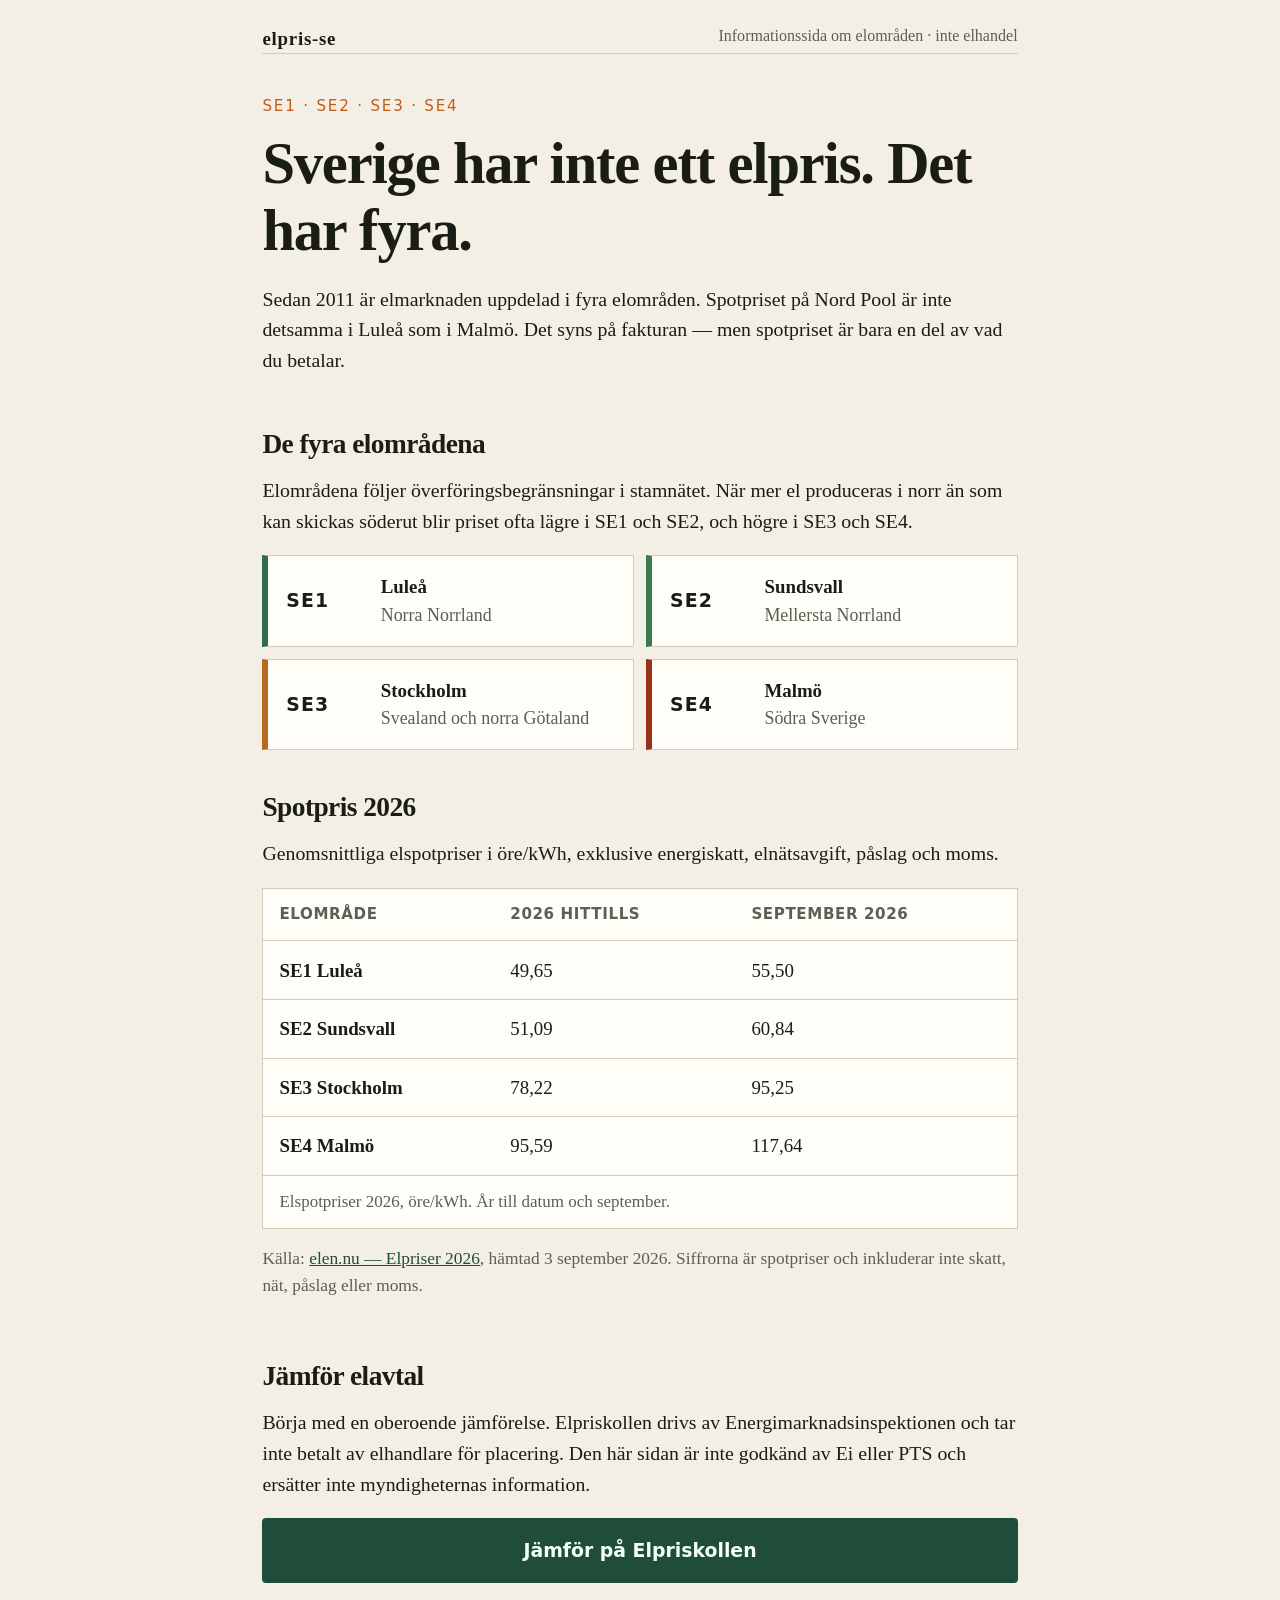
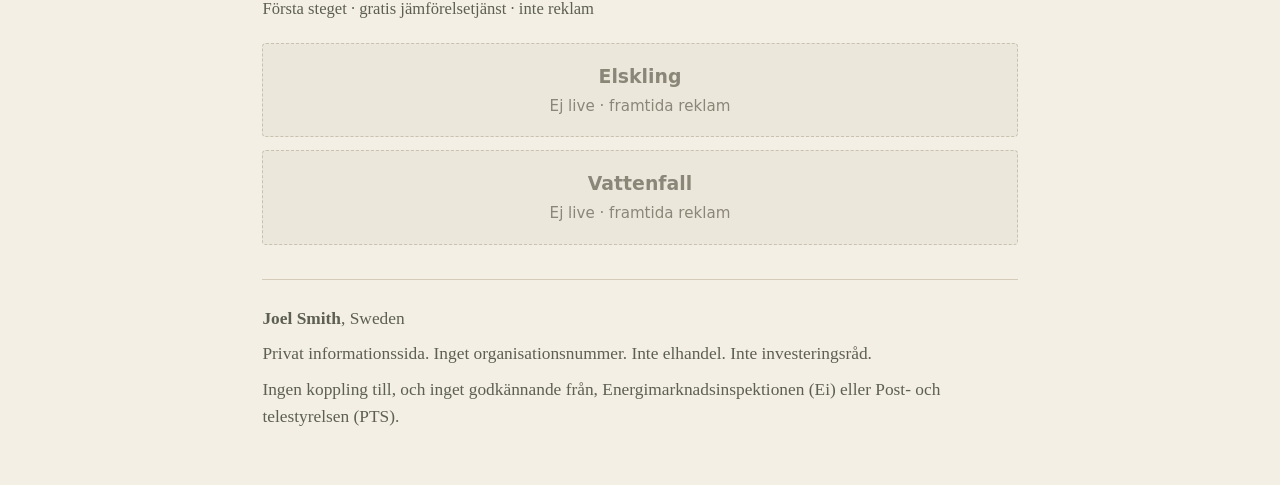
==== index.html @ 57ea5ba1 "Publish Swedish SE1–SE4 electricity info site Static one-pager with Elpriskollen as the first live C" ====
<!DOCTYPE html>
<html lang="sv">
<head>
  <meta charset="utf-8">
  <meta name="viewport" content="width=device-width, initial-scale=1">
  <title>Sverige har inte ett elpris. Det har fyra. — elpris-se</title>
  <meta name="description" content="Sverige är indelat i fyra elområden, SE1–SE4. Spotpriset skiljer sig mellan norr och syd. Jämför avtal via Elpriskollen.">
  <link rel="stylesheet" href="styles.css">
</head>
<body>
  <a class="skip" href="#innehall">Hoppa till innehåll</a>

  <header class="top">
    <p class="brand">elpris-se</p>
    <p class="brand-note">Informationssida om elområden · inte elhandel</p>
  </header>

  <main id="innehall">
    <section class="hero">
      <p class="kicker">SE1 · SE2 · SE3 · SE4</p>
      <h1>Sverige har inte ett elpris. Det har fyra.</h1>
      <p class="lede">
        Sedan 2011 är elmarknaden uppdelad i fyra elområden.
        Spotpriset på Nord Pool är inte detsamma i Luleå som i Malmö.
        Det syns på fakturan — men spotpriset är bara en del av vad du betalar.
      </p>
    </section>

    <section class="zones" aria-labelledby="zoner-rubrik">
      <h2 id="zoner-rubrik">De fyra elområdena</h2>
      <p>
        Elområdena följer överföringsbegränsningar i stamnätet.
        När mer el produceras i norr än som kan skickas söderut blir priset
        ofta lägre i SE1 och SE2, och högre i SE3 och SE4.
      </p>
      <ol class="zone-list">
        <li>
          <span class="zone-code">SE1</span>
          <span class="zone-name">Luleå</span>
          <span class="zone-desc">Norra Norrland</span>
        </li>
        <li>
          <span class="zone-code">SE2</span>
          <span class="zone-name">Sundsvall</span>
          <span class="zone-desc">Mellersta Norrland</span>
        </li>
        <li>
          <span class="zone-code">SE3</span>
          <span class="zone-name">Stockholm</span>
          <span class="zone-desc">Svealand och norra Götaland</span>
        </li>
        <li>
          <span class="zone-code">SE4</span>
          <span class="zone-name">Malmö</span>
          <span class="zone-desc">Södra Sverige</span>
        </li>
      </ol>
    </section>

    <section class="prices" aria-labelledby="priser-rubrik">
      <h2 id="priser-rubrik">Spotpris 2026</h2>
      <p>
        Genomsnittliga elspotpriser i öre/kWh, exklusive energiskatt,
        elnätsavgift, påslag och moms.
      </p>

      <div class="table-wrap" role="region" aria-label="Spotpriser per elområde" tabindex="0">
        <table>
          <caption>
            Elspotpriser 2026, öre/kWh. År till datum och september.
          </caption>
          <thead>
            <tr>
              <th scope="col">Elområde</th>
              <th scope="col">2026 hittills</th>
              <th scope="col">September 2026</th>
            </tr>
          </thead>
          <tbody>
            <tr>
              <th scope="row">SE1 Luleå</th>
              <td>49,65</td>
              <td>55,50</td>
            </tr>
            <tr>
              <th scope="row">SE2 Sundsvall</th>
              <td>51,09</td>
              <td>60,84</td>
            </tr>
            <tr>
              <th scope="row">SE3 Stockholm</th>
              <td>78,22</td>
              <td>95,25</td>
            </tr>
            <tr>
              <th scope="row">SE4 Malmö</th>
              <td>95,59</td>
              <td>117,64</td>
            </tr>
          </tbody>
        </table>
      </div>

      <p class="source">
        Källa:
        <a href="https://elen.nu/elprishistorik/elpriser-2026/">elen.nu — Elpriser 2026</a>,
        hämtad 3 september 2026.
        Siffrorna är spotpriser och inkluderar inte skatt, nät, påslag eller moms.
      </p>
    </section>

    <section class="cta" aria-labelledby="jamfor-rubrik">
      <h2 id="jamfor-rubrik">Jämför elavtal</h2>
      <p>
        Börja med en oberoende jämförelse. Elpriskollen drivs av
        Energimarknadsinspektionen och tar inte betalt av elhandlare
        för placering. Den här sidan är inte godkänd av Ei eller PTS
        och ersätter inte myndigheternas information.
      </p>

      <div class="cta-stack">
        <a class="btn btn-live" href="https://elpriskollen.se/">
          Jämför på Elpriskollen
        </a>
        <p class="btn-note">Första steget · gratis jämförelsetjänst · inte reklam</p>

        <!-- AFFILIATE_ELSKLING -->
        <a class="btn btn-off" href="#" disabled aria-disabled="true" tabindex="-1">
          Elskling
          <span>Ej live · framtida reklam</span>
        </a>

        <!-- AFFILIATE_VATTENFALL -->
        <a class="btn btn-off" href="#" disabled aria-disabled="true" tabindex="-1">
          Vattenfall
          <span>Ej live · framtida reklam</span>
        </a>
      </div>
    </section>
  </main>

  <footer>
    <p><strong>Joel Smith</strong>, Sweden</p>
    <p>Privat informationssida. Inget organisationsnummer. Inte elhandel. Inte investeringsråd.</p>
    <p>Ingen koppling till, och inget godkännande från, Energimarknadsinspektionen (Ei) eller Post- och telestyrelsen (PTS).</p>
  </footer>
</body>
</html>
---- styles.css ----
:root {
  --ink: #1a1c16;
  --muted: #5c5f52;
  --paper: #f4efe4;
  --card: #fffdf8;
  --line: #d4cbb8;
  --accent: #c45c14;
  --accent-ink: #fff8ef;
  --live: #1f4d3a;
  --live-ink: #f3fff8;
  --off: #8a8678;
  --se1: #2f6b4f;
  --se2: #3d7a4a;
  --se3: #b86a1a;
  --se4: #9a2f1a;
  --max: 40rem;
}

* {
  box-sizing: border-box;
}

html {
  font-size: 112.5%;
}

body {
  margin: 0;
  background: var(--paper);
  color: var(--ink);
  font-family: "Iowan Old Style", "Palatino Linotype", Palatino, "Times New Roman", serif;
  line-height: 1.55;
}

.skip {
  position: absolute;
  left: 0.75rem;
  top: -3rem;
  background: var(--ink);
  color: var(--paper);
  padding: 0.4rem 0.7rem;
}

.skip:focus {
  top: 0.75rem;
}

.top,
main,
footer {
  width: min(var(--max), calc(100% - 2rem));
  margin-inline: auto;
}

.top {
  padding: 1.25rem 0 0;
  display: flex;
  justify-content: space-between;
  gap: 1rem;
  flex-wrap: wrap;
  border-bottom: 1px solid var(--line);
}

.brand {
  margin: 0;
  font-weight: 700;
  letter-spacing: 0.04em;
}

.brand-note {
  margin: 0;
  color: var(--muted);
  font-size: 0.85rem;
}

.hero {
  padding: 2.2rem 0 1.4rem;
}

.kicker {
  margin: 0 0 0.6rem;
  color: var(--accent);
  font-size: 0.8rem;
  letter-spacing: 0.12em;
  text-transform: uppercase;
  font-family: ui-sans-serif, system-ui, sans-serif;
}

h1,
h2 {
  line-height: 1.15;
  letter-spacing: -0.02em;
}

h1 {
  margin: 0 0 1rem;
  font-size: clamp(2rem, 8vw, 3.1rem);
}

h2 {
  margin: 0 0 0.8rem;
  font-size: 1.45rem;
}

.lede,
section p {
  margin: 0 0 1rem;
  font-size: 1.05rem;
}

.zones,
.prices,
.cta {
  padding: 0.4rem 0 1.8rem;
}

.zone-list {
  list-style: none;
  margin: 1rem 0 0;
  padding: 0;
  display: grid;
  gap: 0.65rem;
}

.zone-list li {
  display: grid;
  grid-template-columns: 4.2rem 1fr;
  grid-template-rows: auto auto;
  column-gap: 0.8rem;
  padding: 0.85rem 0.95rem;
  background: var(--card);
  border: 1px solid var(--line);
  border-left-width: 6px;
}

.zone-list li:nth-child(1) { border-left-color: var(--se1); }
.zone-list li:nth-child(2) { border-left-color: var(--se2); }
.zone-list li:nth-child(3) { border-left-color: var(--se3); }
.zone-list li:nth-child(4) { border-left-color: var(--se4); }

.zone-code {
  grid-row: 1 / span 2;
  align-self: center;
  font-family: ui-sans-serif, system-ui, sans-serif;
  font-weight: 700;
  letter-spacing: 0.06em;
}

.zone-name {
  font-weight: 700;
}

.zone-desc {
  color: var(--muted);
  font-size: 0.95rem;
}

.table-wrap {
  overflow-x: auto;
  background: var(--card);
  border: 1px solid var(--line);
}

table {
  width: 100%;
  border-collapse: collapse;
  min-width: 18rem;
}

caption {
  caption-side: bottom;
  padding: 0.7rem 0.85rem;
  color: var(--muted);
  text-align: left;
  font-size: 0.9rem;
}

th,
td {
  padding: 0.75rem 0.85rem;
  text-align: left;
  border-bottom: 1px solid var(--line);
  font-variant-numeric: tabular-nums;
}

thead th {
  font-family: ui-sans-serif, system-ui, sans-serif;
  font-size: 0.8rem;
  letter-spacing: 0.04em;
  text-transform: uppercase;
  color: var(--muted);
}

.source {
  margin-top: 0.9rem;
  color: var(--muted);
  font-size: 0.92rem;
}

a {
  color: var(--live);
}

.cta-stack {
  display: grid;
  gap: 0.7rem;
  margin-top: 1rem;
}

.btn {
  display: block;
  text-align: center;
  text-decoration: none;
  padding: 0.95rem 1rem;
  border-radius: 4px;
  font-family: ui-sans-serif, system-ui, sans-serif;
  font-weight: 700;
  min-height: 3rem;
}

.btn span {
  display: block;
  font-weight: 500;
  font-size: 0.8rem;
  margin-top: 0.2rem;
}

.btn-live {
  background: var(--live);
  color: var(--live-ink);
}

.btn-live:hover,
.btn-live:focus-visible {
  filter: brightness(1.08);
}

.btn-off {
  background: #ece7db;
  color: var(--off);
  pointer-events: none;
  cursor: not-allowed;
  border: 1px dashed #c8c1b0;
}

.btn-note {
  margin: 0 0 0.4rem;
  color: var(--muted);
  font-size: 0.88rem;
}

footer {
  padding: 1.4rem 0 2.4rem;
  border-top: 1px solid var(--line);
  color: var(--muted);
  font-size: 0.92rem;
}

footer p {
  margin: 0 0 0.45rem;
}

@media (min-width: 720px) {
  html {
    font-size: 118%;
  }

  .zone-list {
    grid-template-columns: 1fr 1fr;
  }
}
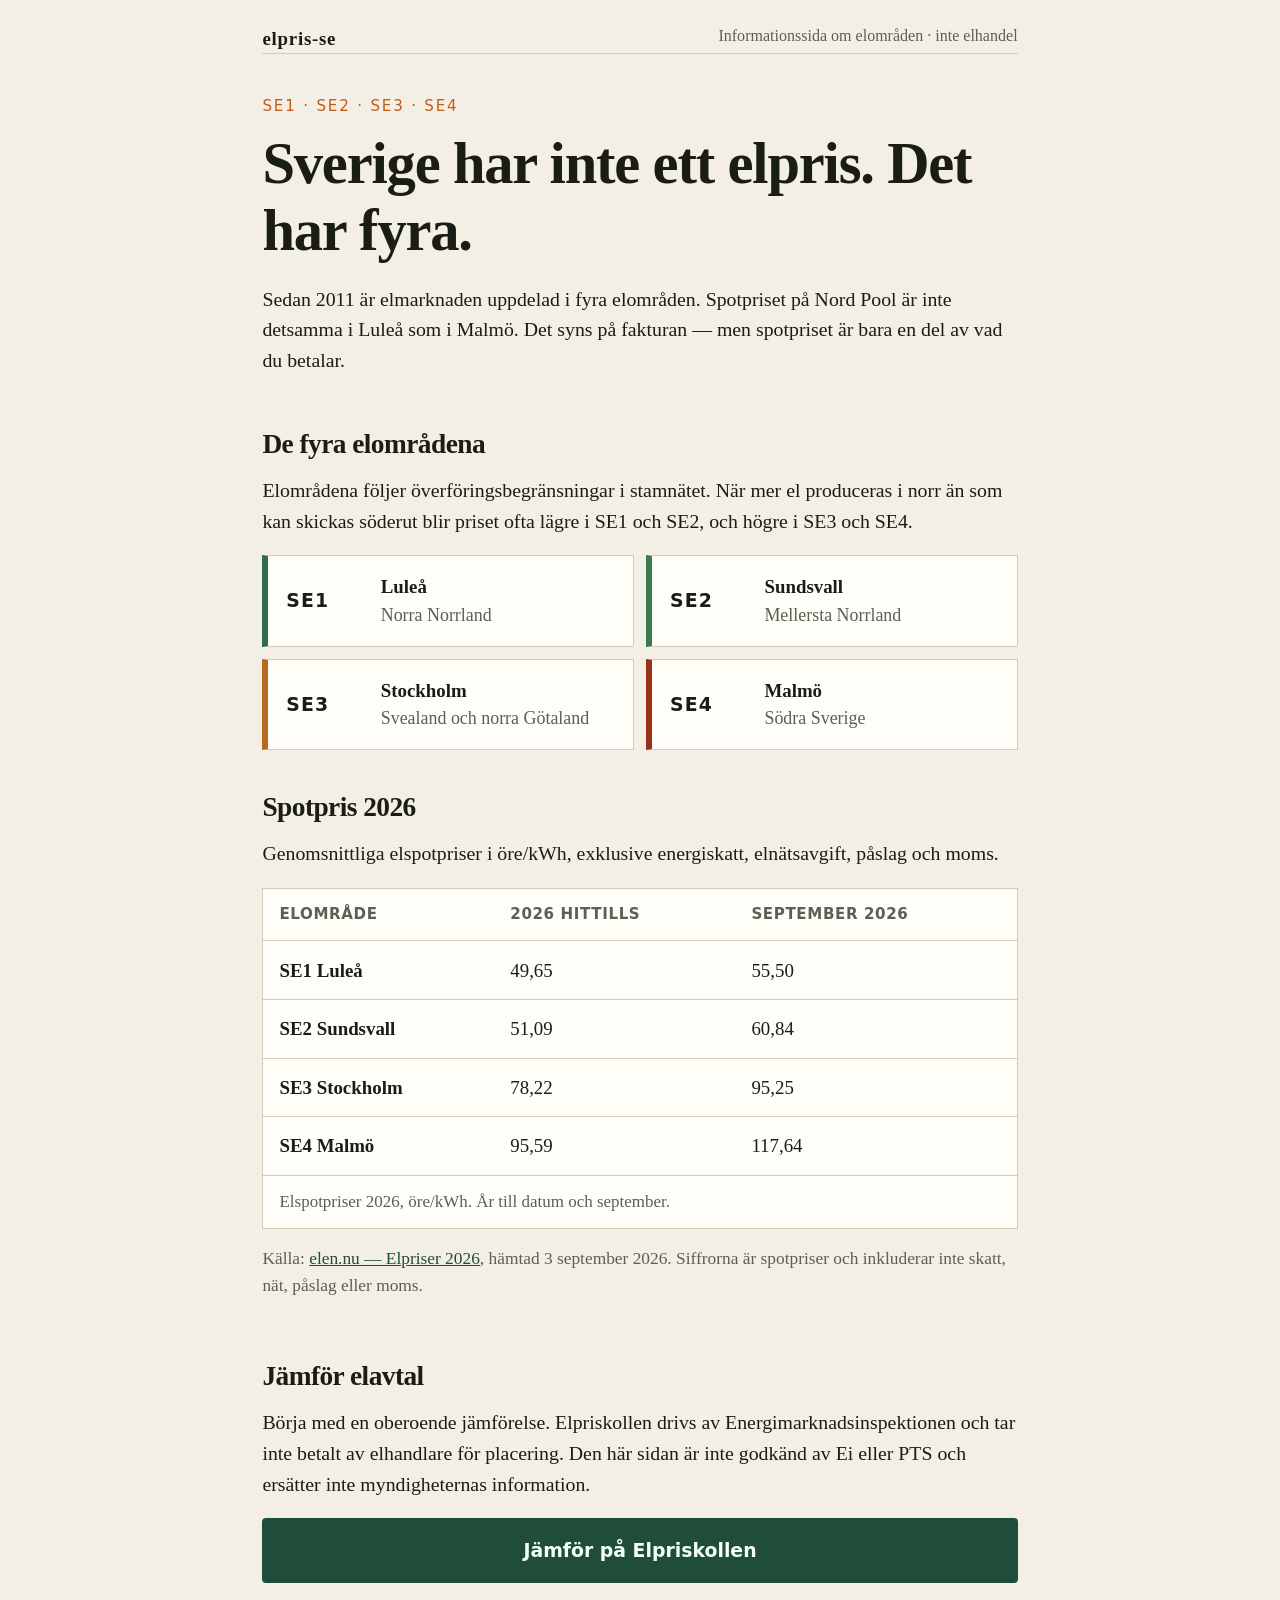
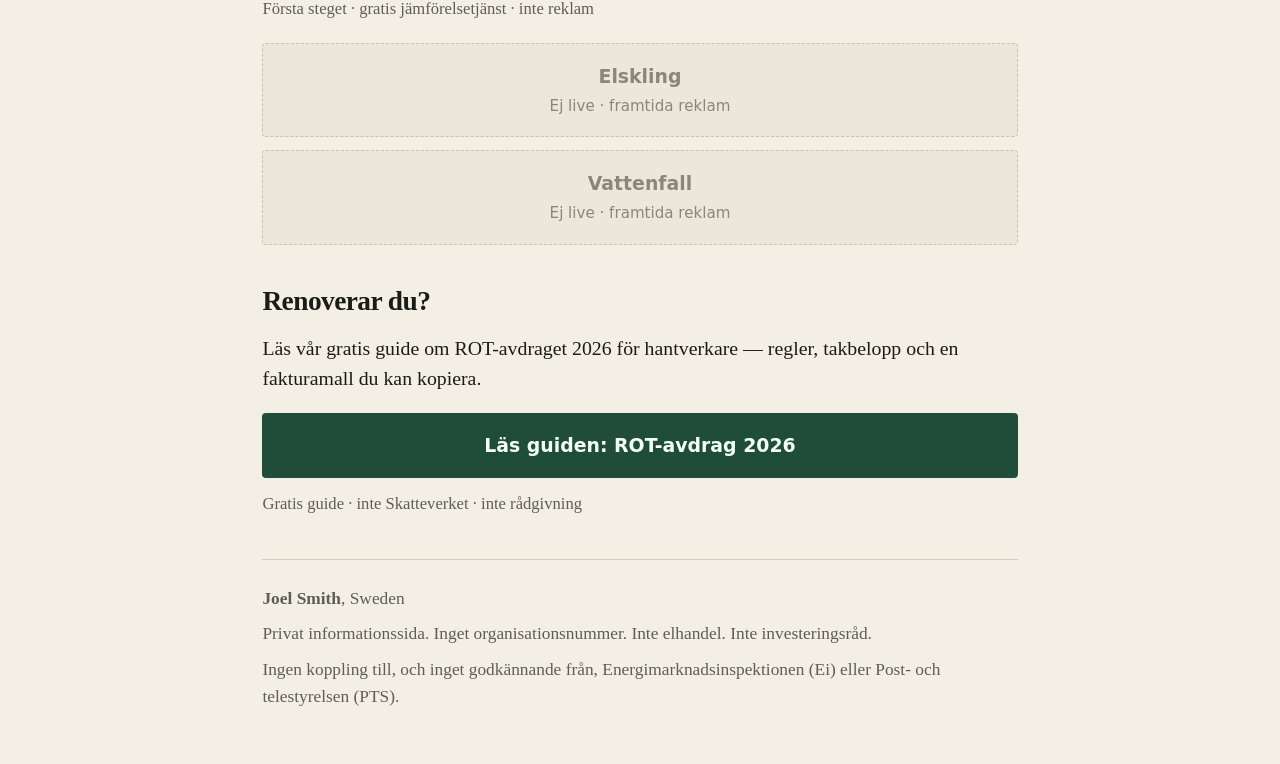
==== commit 1b8f2e1c: "Add free ROT-avdrag 2026 guide, link from home page, add sitemap.xml and update robots.txt" ====
--- a/index.html
+++ b/index.html
@@ -137,6 +137,20 @@
         </a>
       </div>
     </section>
+
+    <section class="cta" aria-labelledby="rot-rubrik">
+      <h2 id="rot-rubrik">Renoverar du?</h2>
+      <p>
+        Läs vår gratis guide om ROT-avdraget 2026 för hantverkare — regler, takbelopp
+        och en fakturamall du kan kopiera.
+      </p>
+      <div class="cta-stack">
+        <a class="btn btn-live" href="rot-avdrag-2026/">
+          Läs guiden: ROT-avdrag 2026
+        </a>
+        <p class="btn-note">Gratis guide · inte Skatteverket · inte rådgivning</p>
+      </div>
+    </section>
   </main>
 
   <footer>
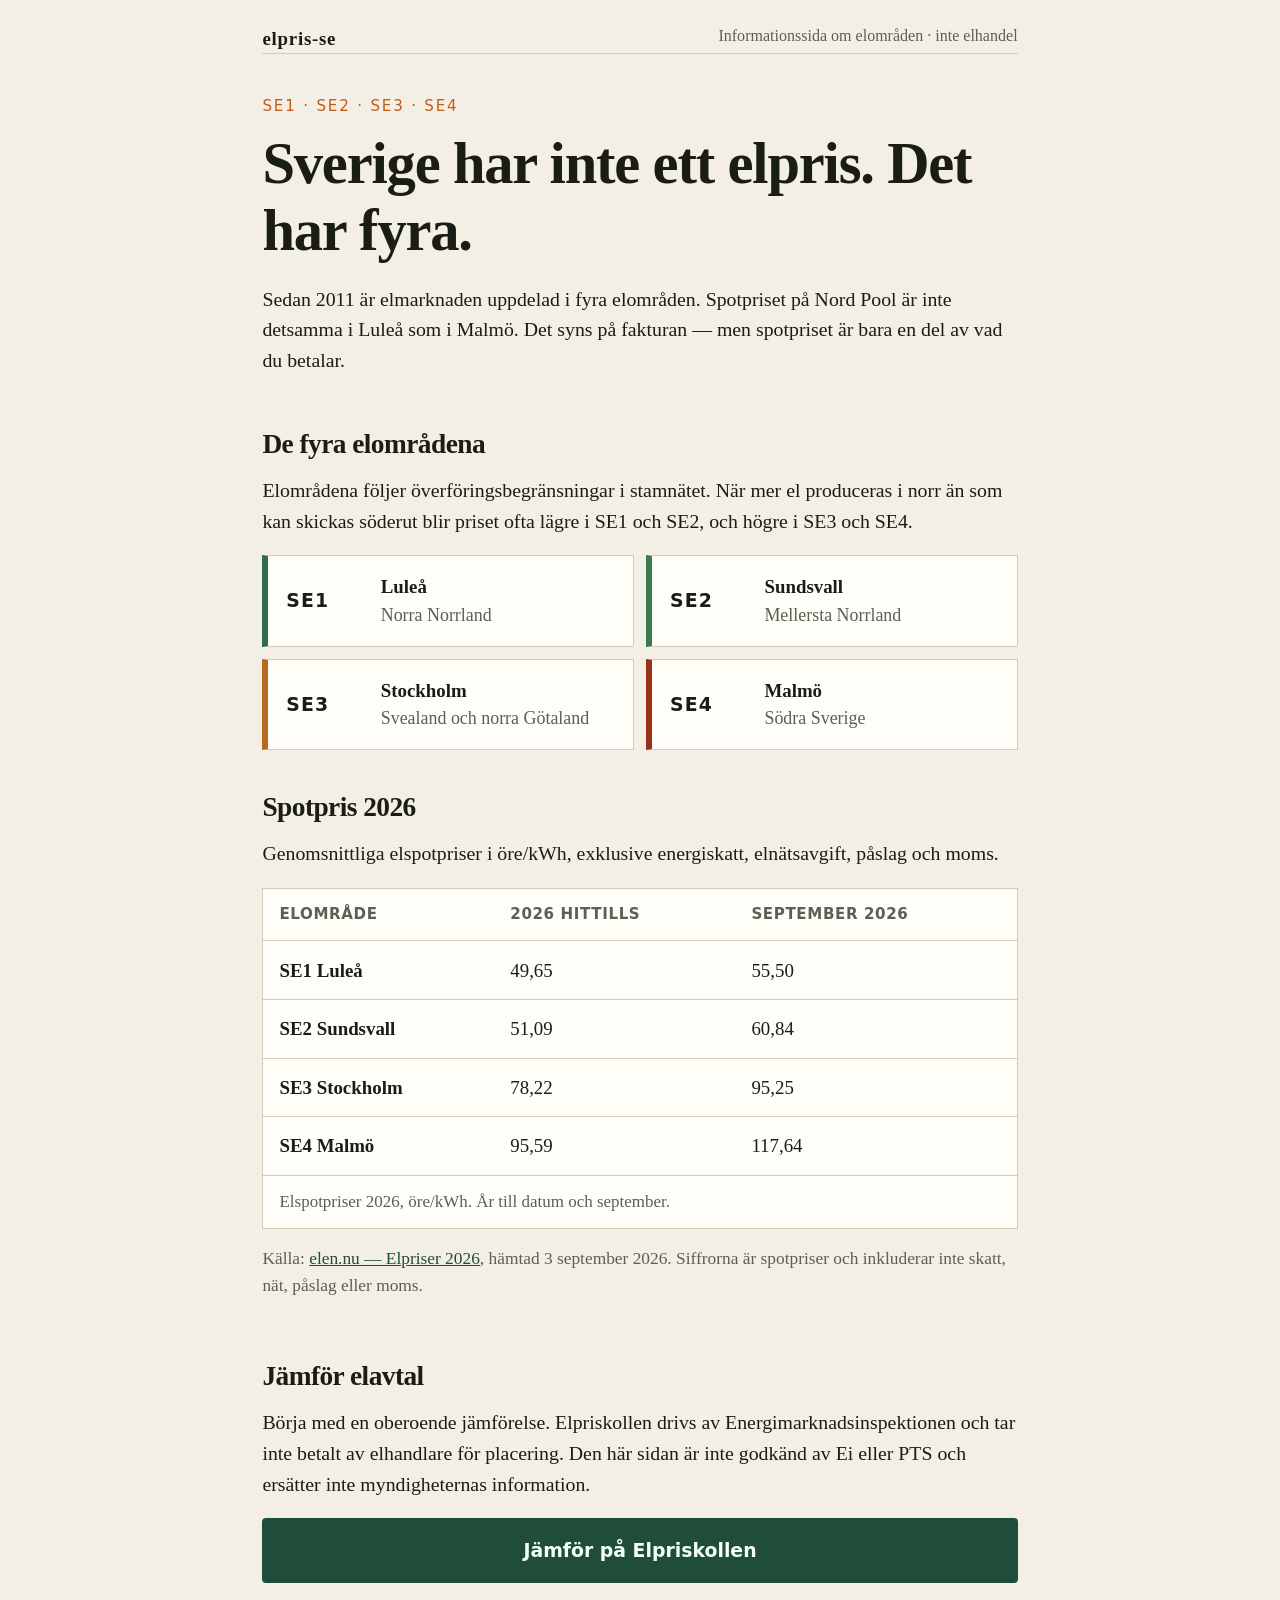
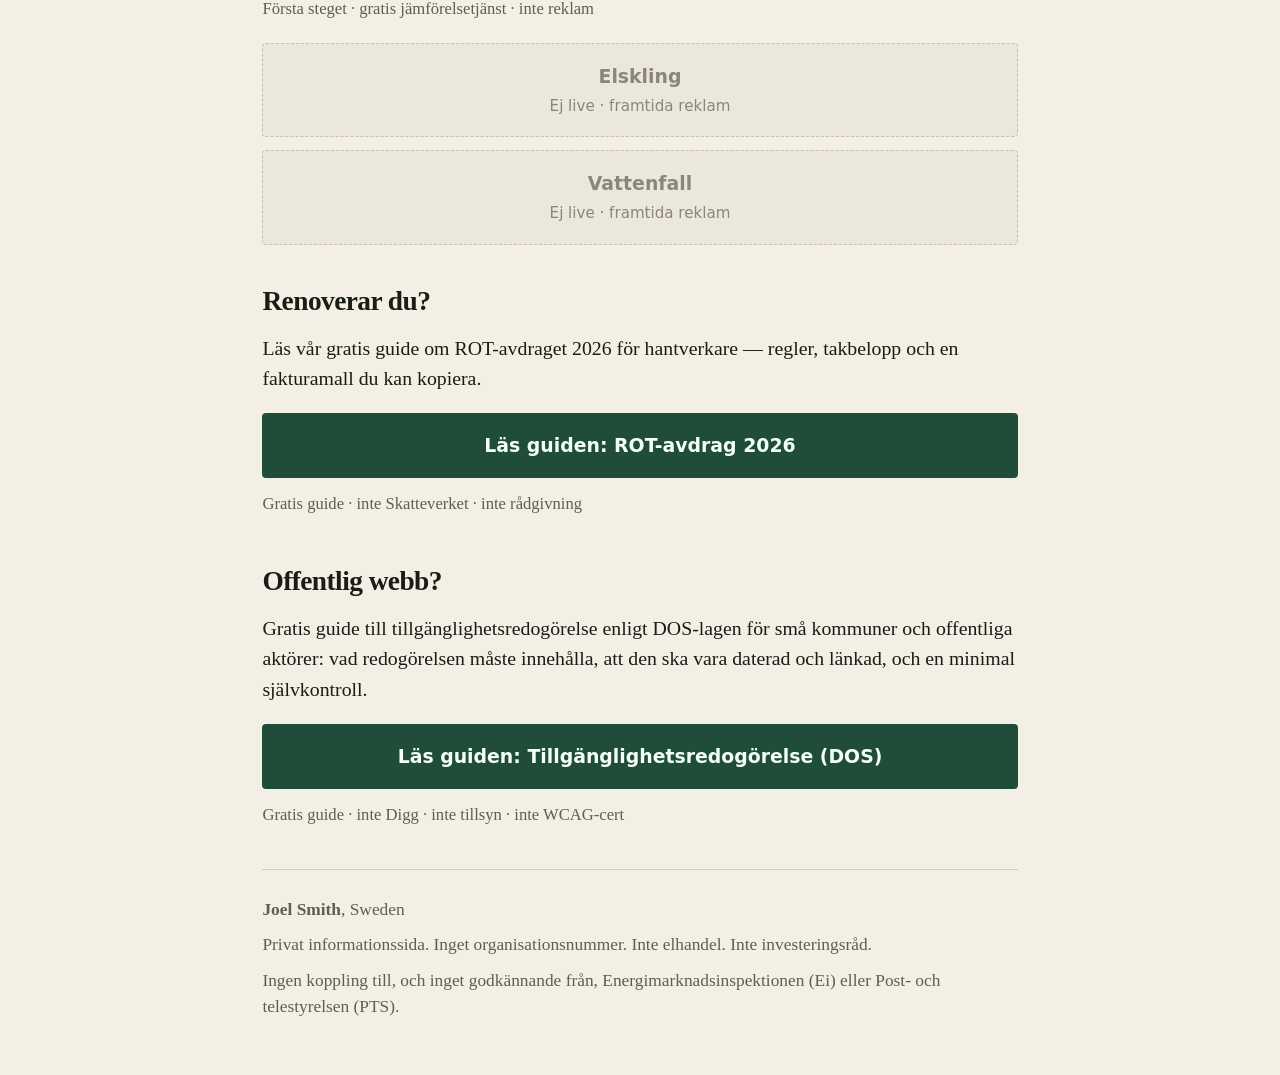
==== commit dea6b936: "Add free DOS tillganglighetsredogorelse guide; link from home; update sitemap" ====
--- a/index.html
+++ b/index.html
@@ -151,6 +151,21 @@
         <p class="btn-note">Gratis guide · inte Skatteverket · inte rådgivning</p>
       </div>
     </section>
+
+    <section class="cta" aria-labelledby="dos-rubrik">
+      <h2 id="dos-rubrik">Offentlig webb?</h2>
+      <p>
+        Gratis guide till tillgänglighetsredogörelse enligt DOS-lagen för små kommuner
+        och offentliga aktörer: vad redogörelsen måste innehålla, att den ska vara
+        daterad och länkad, och en minimal självkontroll.
+      </p>
+      <div class="cta-stack">
+        <a class="btn btn-live" href="tillganglighetsredogorelse/">
+          Läs guiden: Tillgänglighetsredogörelse (DOS)
+        </a>
+        <p class="btn-note">Gratis guide · inte Digg · inte tillsyn · inte WCAG-cert</p>
+      </div>
+    </section>
   </main>
 
   <footer>
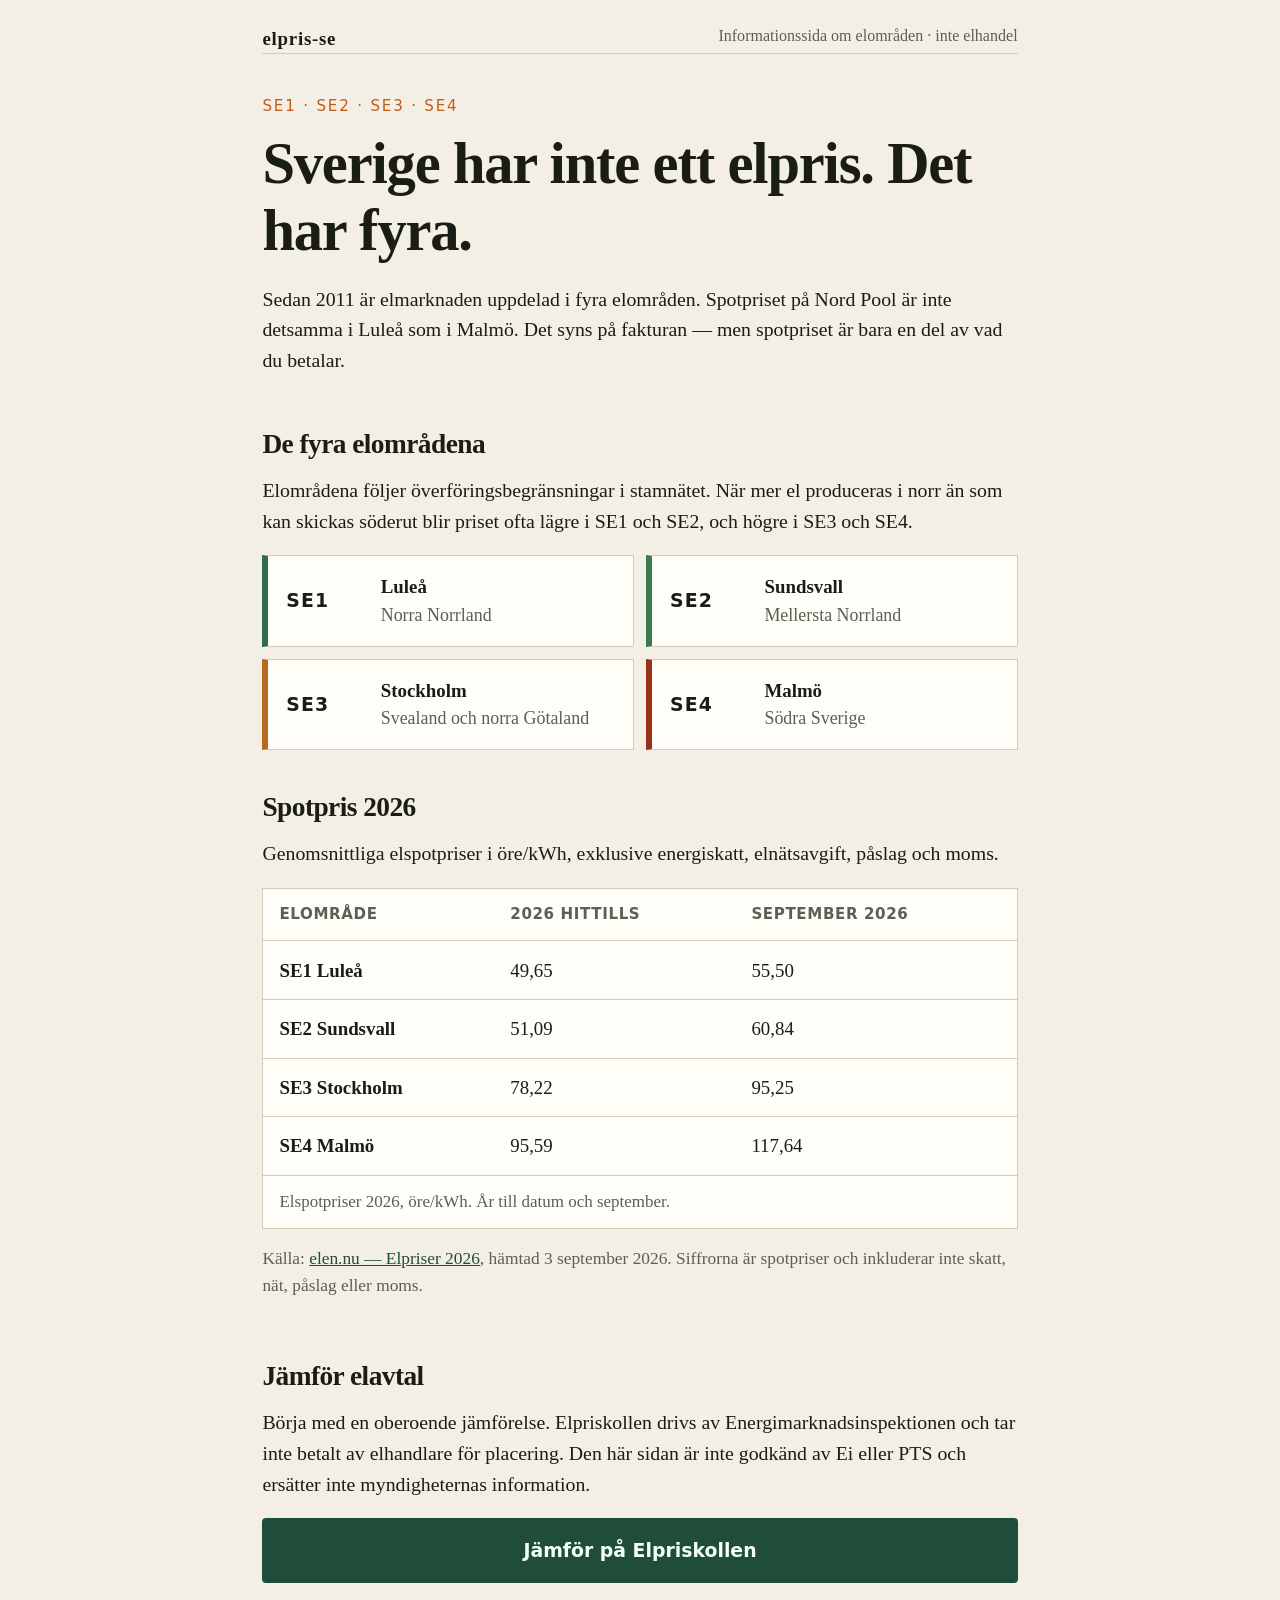
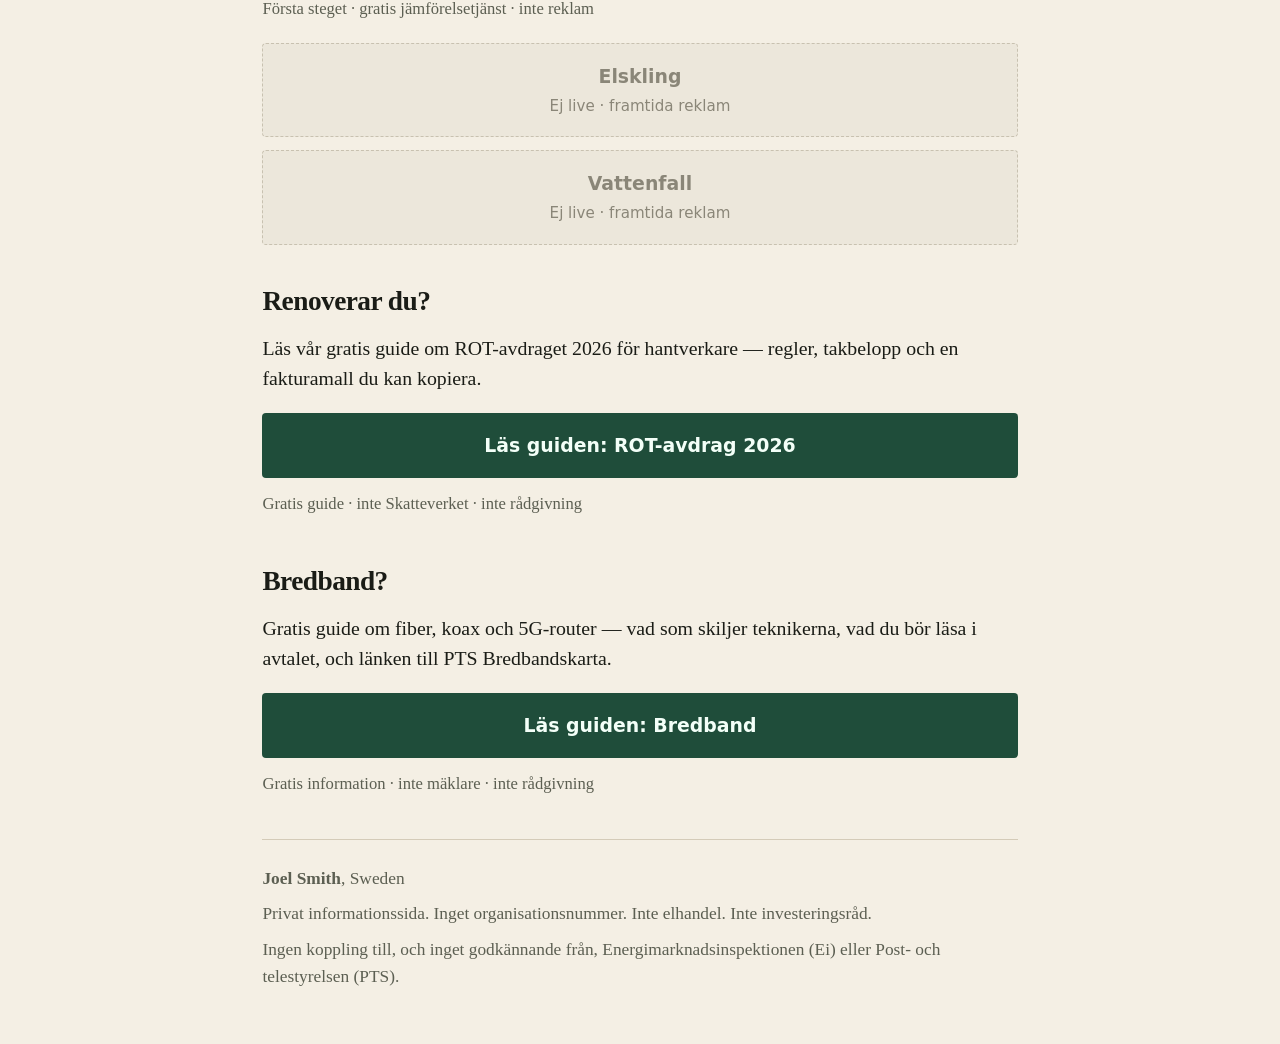
==== commit d709cc18: "Add bredband explainer page with PTS Bredbandskarta link; update home and sitemap" ====
--- a/index.html
+++ b/index.html
@@ -152,18 +152,17 @@
       </div>
     </section>
 
-    <section class="cta" aria-labelledby="dos-rubrik">
-      <h2 id="dos-rubrik">Offentlig webb?</h2>
+    <section class="cta" aria-labelledby="bredband-rubrik">
+      <h2 id="bredband-rubrik">Bredband?</h2>
       <p>
-        Gratis guide till tillgänglighetsredogörelse enligt DOS-lagen för små kommuner
-        och offentliga aktörer: vad redogörelsen måste innehålla, att den ska vara
-        daterad och länkad, och en minimal självkontroll.
+        Gratis guide om fiber, koax och 5G-router — vad som skiljer teknikerna,
+        vad du bör läsa i avtalet, och länken till PTS Bredbandskarta.
       </p>
       <div class="cta-stack">
-        <a class="btn btn-live" href="tillganglighetsredogorelse/">
-          Läs guiden: Tillgänglighetsredogörelse (DOS)
+        <a class="btn btn-live" href="bredband/">
+          Läs guiden: Bredband
         </a>
-        <p class="btn-note">Gratis guide · inte Digg · inte tillsyn · inte WCAG-cert</p>
+        <p class="btn-note">Gratis information · inte mäklare · inte rådgivning</p>
       </div>
     </section>
   </main>
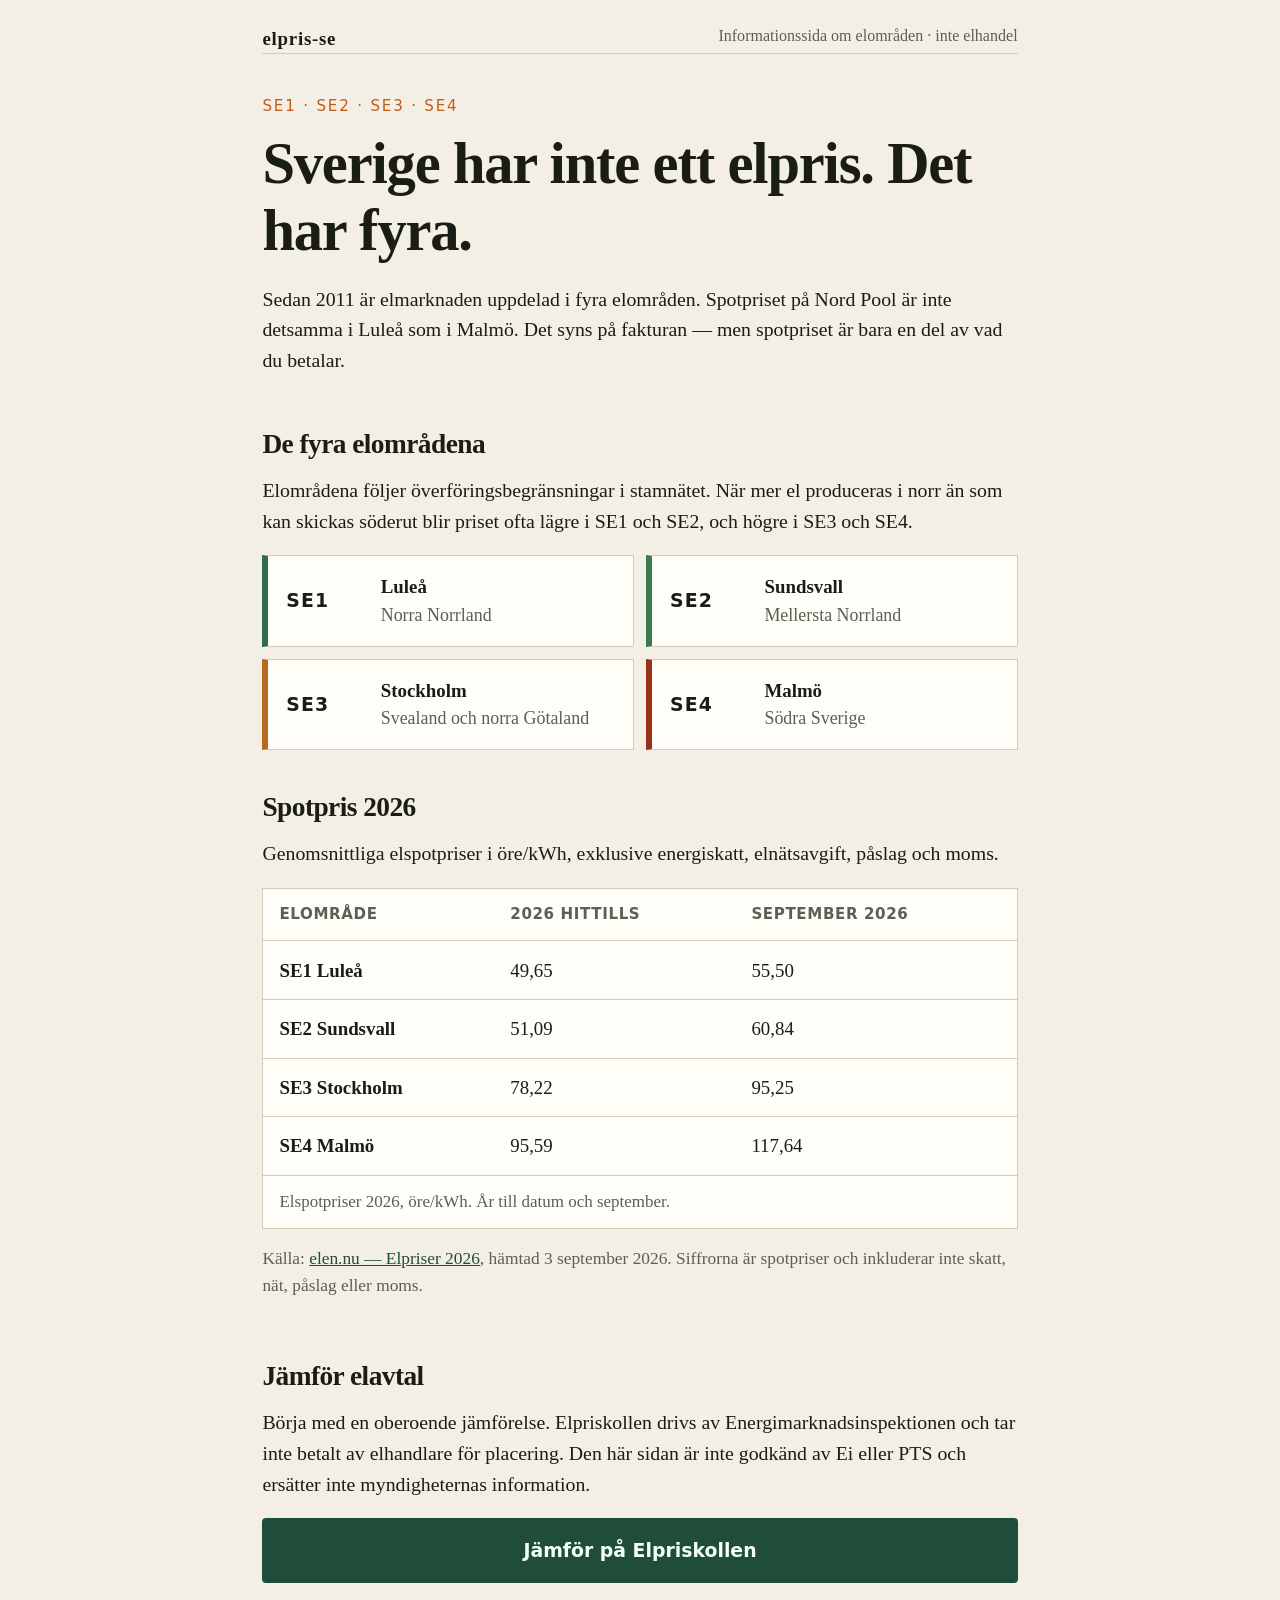
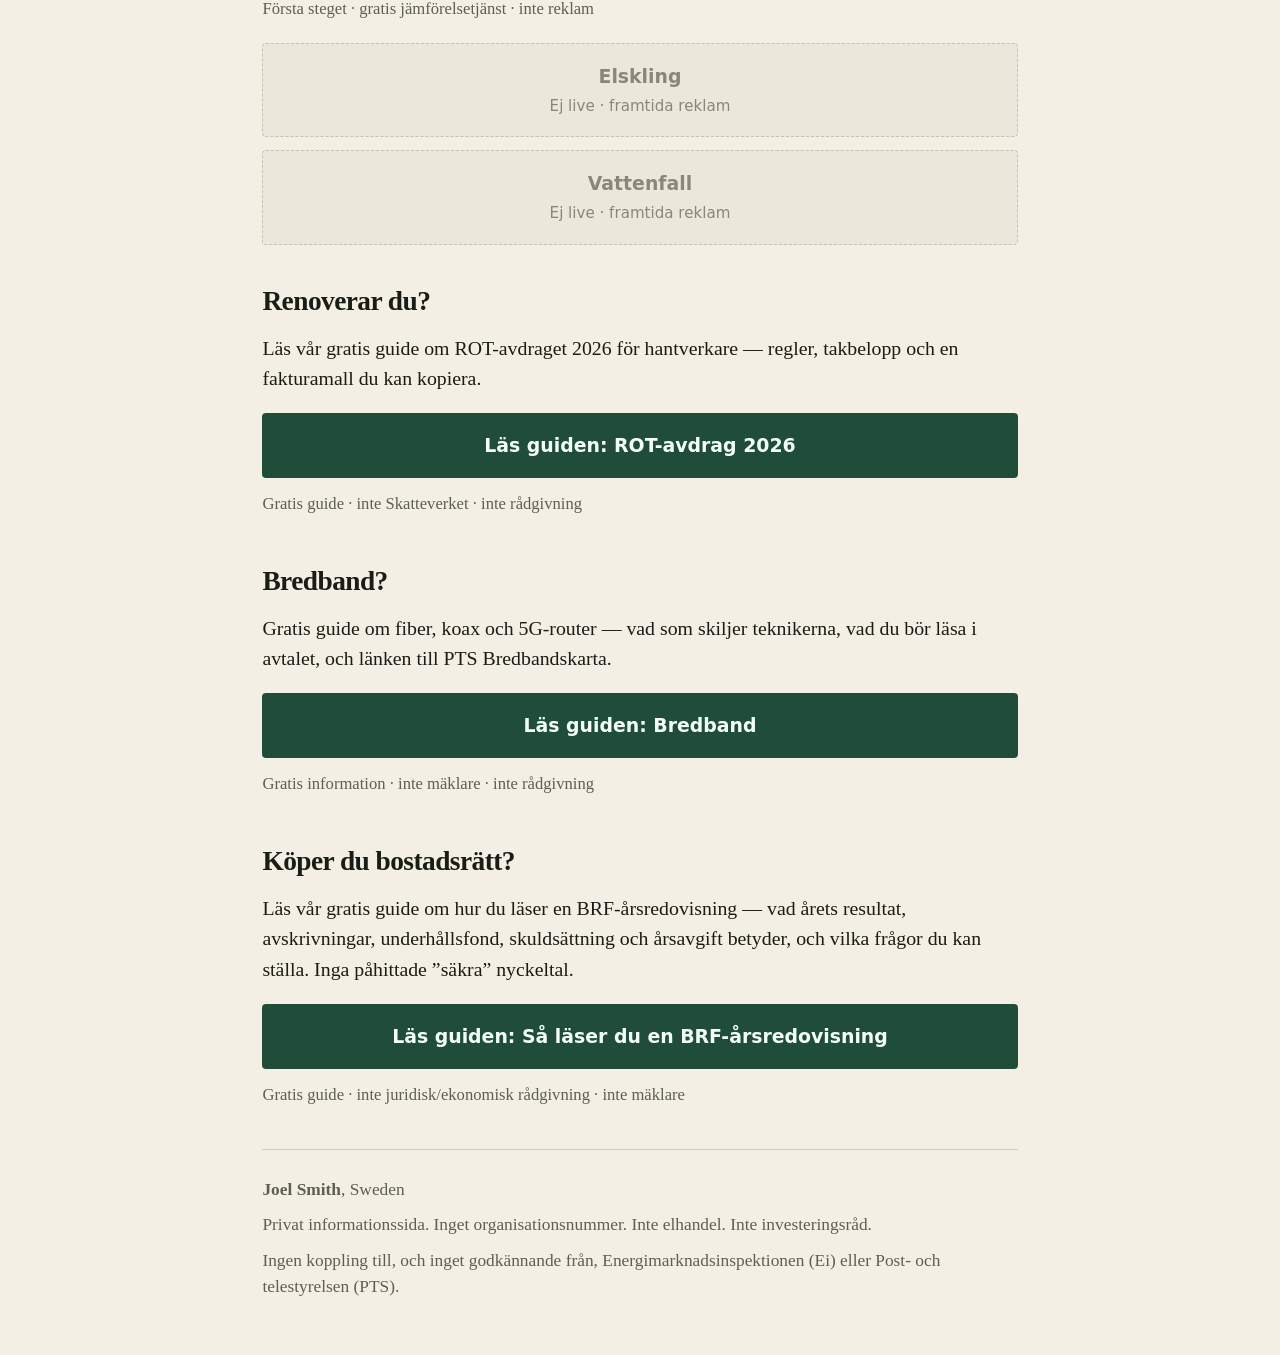
==== commit 469543b0: "Link BRF arsredovisning guide from home" ====
--- a/index.html
+++ b/index.html
@@ -165,6 +165,21 @@
         <p class="btn-note">Gratis information · inte mäklare · inte rådgivning</p>
       </div>
     </section>
+
+    <section class="cta" aria-labelledby="brf-rubrik">
+      <h2 id="brf-rubrik">Köper du bostadsrätt?</h2>
+      <p>
+        Läs vår gratis guide om hur du läser en BRF-årsredovisning — vad årets resultat,
+        avskrivningar, underhållsfond, skuldsättning och årsavgift betyder, och vilka frågor
+        du kan ställa. Inga påhittade ”säkra” nyckeltal.
+      </p>
+      <div class="cta-stack">
+        <a class="btn btn-live" href="brf-arsredovisning/">
+          Läs guiden: Så läser du en BRF-årsredovisning
+        </a>
+        <p class="btn-note">Gratis guide · inte juridisk/ekonomisk rådgivning · inte mäklare</p>
+      </div>
+    </section>
   </main>
 
   <footer>
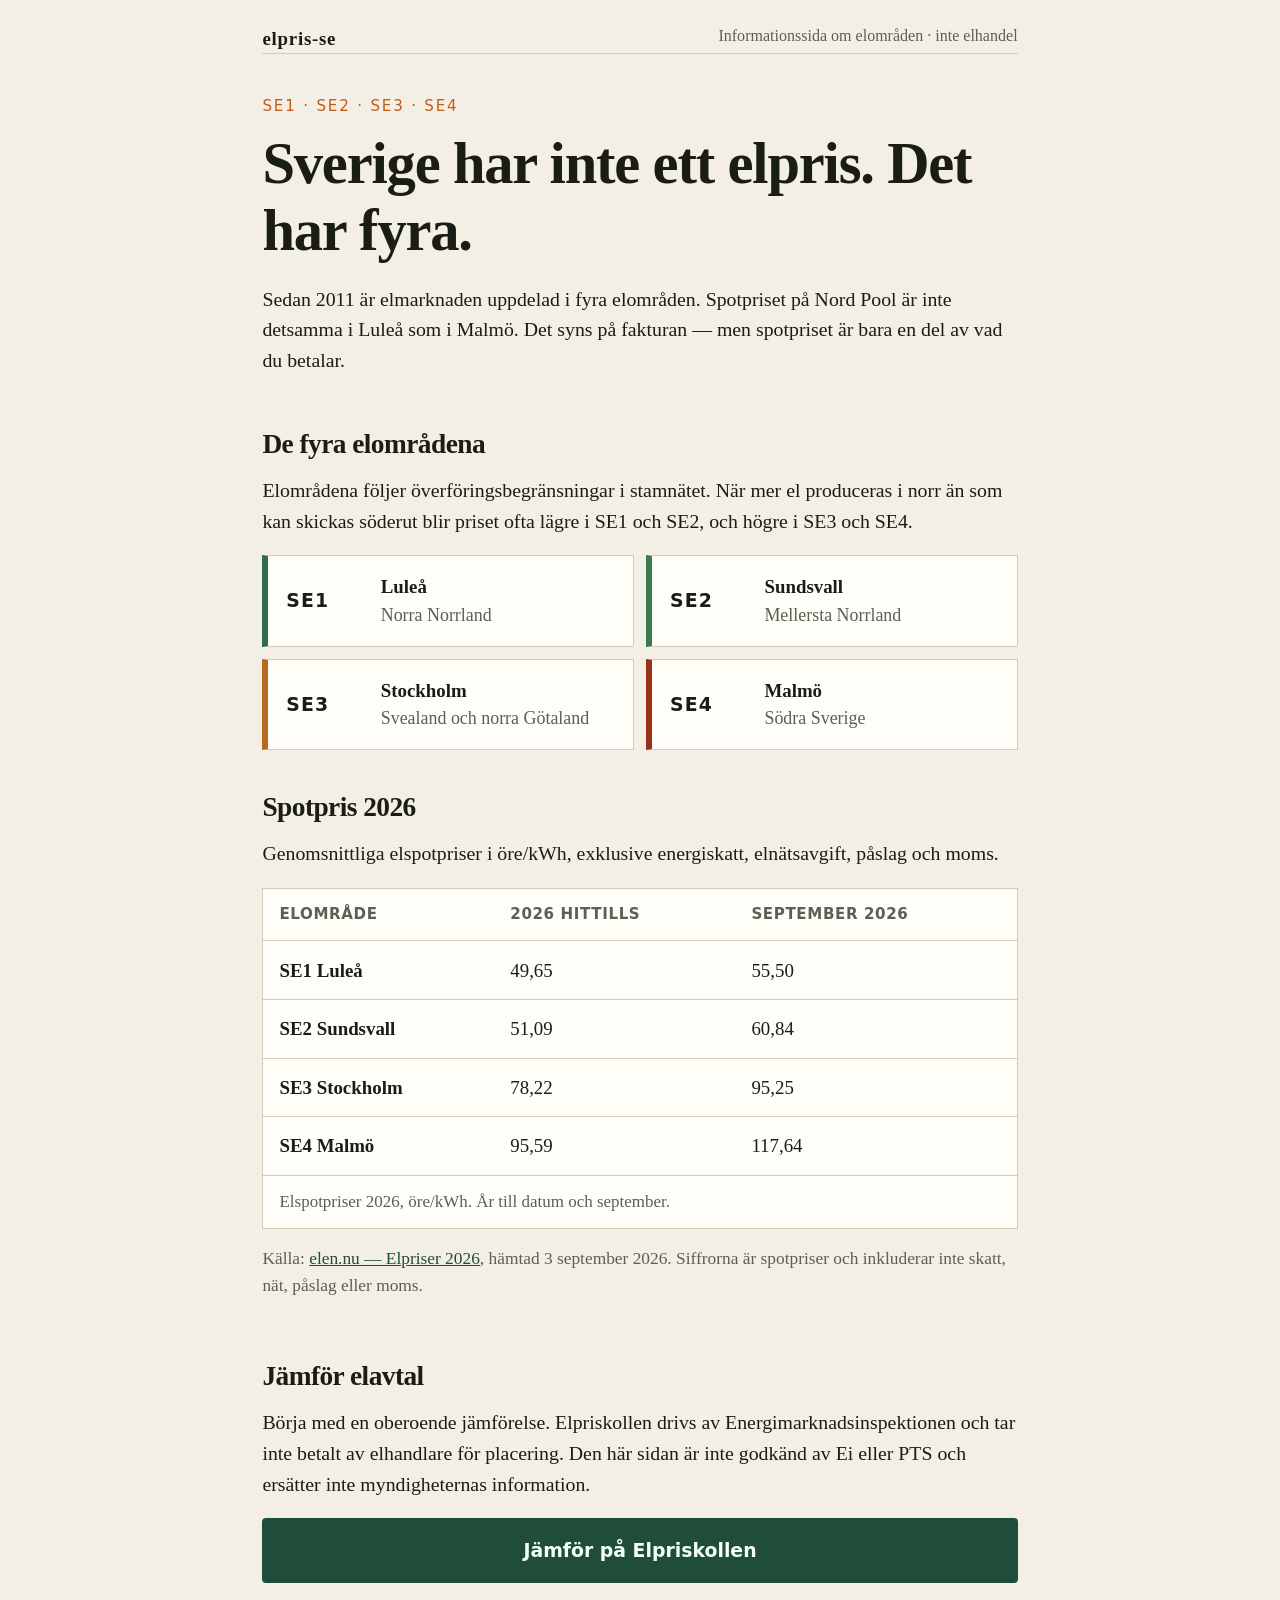
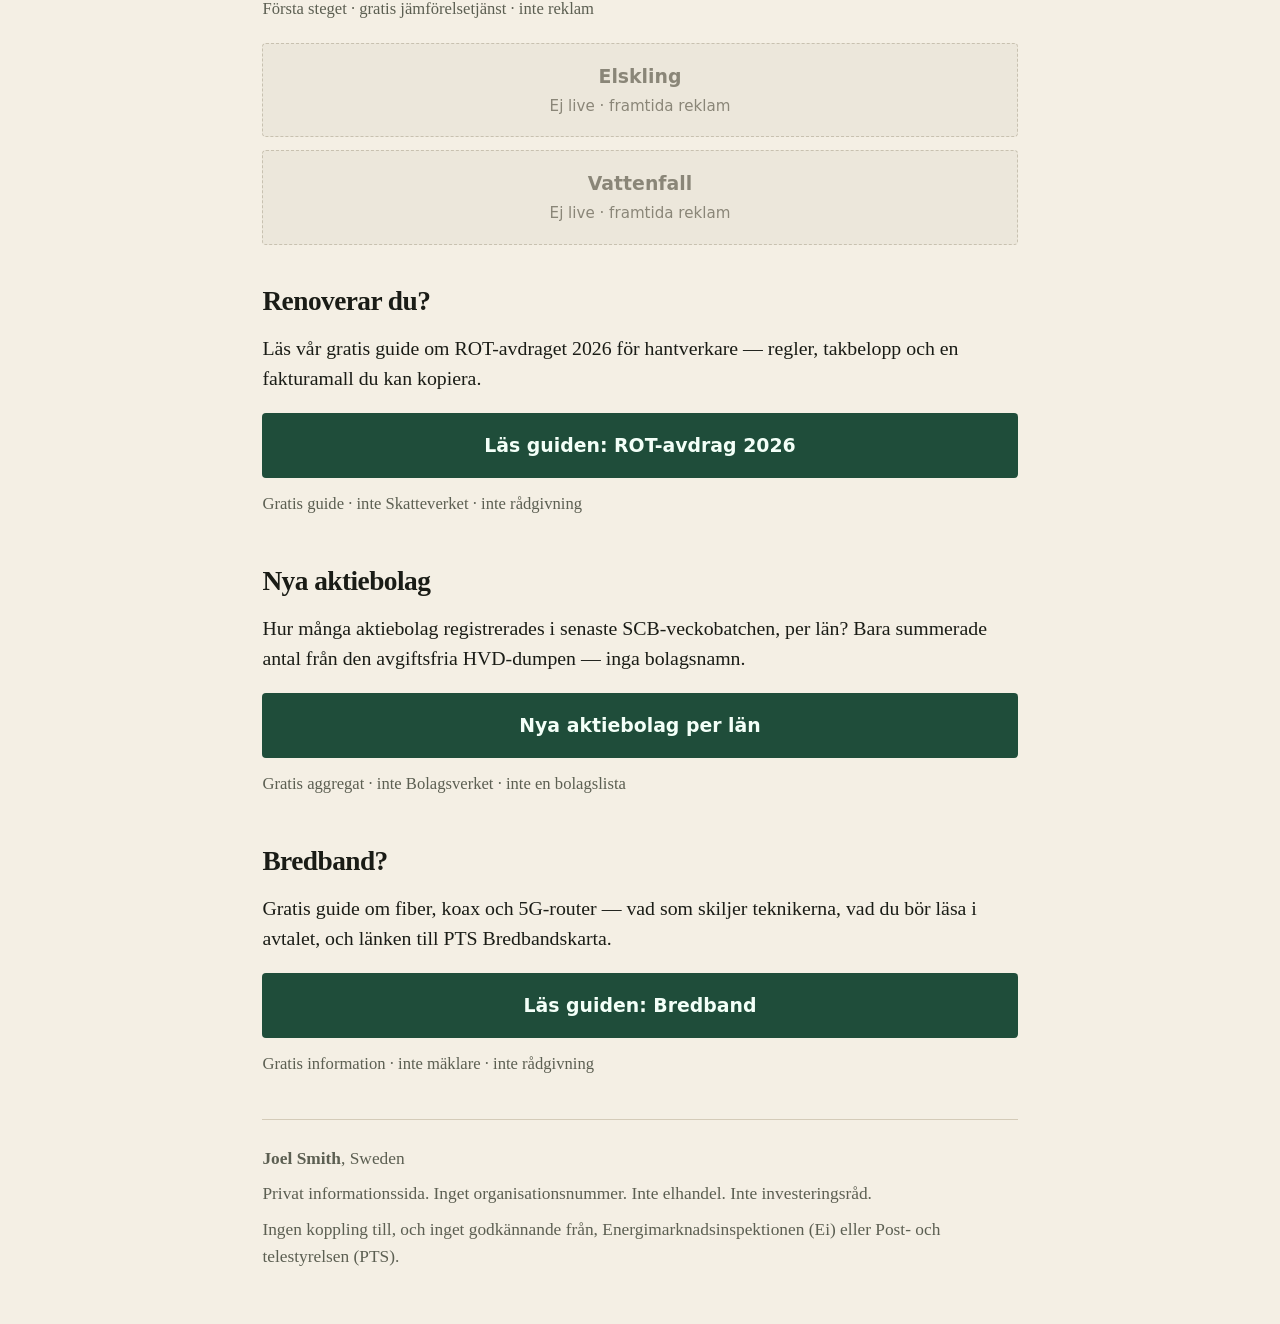
==== commit 521f0918: "Add nya-aktiebolag aggregate page and homepage link" ====
--- a/index.html
+++ b/index.html
@@ -152,6 +152,20 @@
       </div>
     </section>
 
+    <section class="cta" aria-labelledby="ab-rubrik">
+      <h2 id="ab-rubrik">Nya aktiebolag</h2>
+      <p>
+        Hur många aktiebolag registrerades i senaste SCB-veckobatchen, per län?
+        Bara summerade antal från den avgiftsfria HVD-dumpen — inga bolagsnamn.
+      </p>
+      <div class="cta-stack">
+        <a class="btn btn-live" href="nya-aktiebolag/">
+          Nya aktiebolag per län
+        </a>
+        <p class="btn-note">Gratis aggregat · inte Bolagsverket · inte en bolagslista</p>
+      </div>
+    </section>
+
     <section class="cta" aria-labelledby="bredband-rubrik">
       <h2 id="bredband-rubrik">Bredband?</h2>
       <p>
@@ -165,21 +179,6 @@
         <p class="btn-note">Gratis information · inte mäklare · inte rådgivning</p>
       </div>
     </section>
-
-    <section class="cta" aria-labelledby="brf-rubrik">
-      <h2 id="brf-rubrik">Köper du bostadsrätt?</h2>
-      <p>
-        Läs vår gratis guide om hur du läser en BRF-årsredovisning — vad årets resultat,
-        avskrivningar, underhållsfond, skuldsättning och årsavgift betyder, och vilka frågor
-        du kan ställa. Inga påhittade ”säkra” nyckeltal.
-      </p>
-      <div class="cta-stack">
-        <a class="btn btn-live" href="brf-arsredovisning/">
-          Läs guiden: Så läser du en BRF-årsredovisning
-        </a>
-        <p class="btn-note">Gratis guide · inte juridisk/ekonomisk rådgivning · inte mäklare</p>
-      </div>
-    </section>
   </main>
 
   <footer>
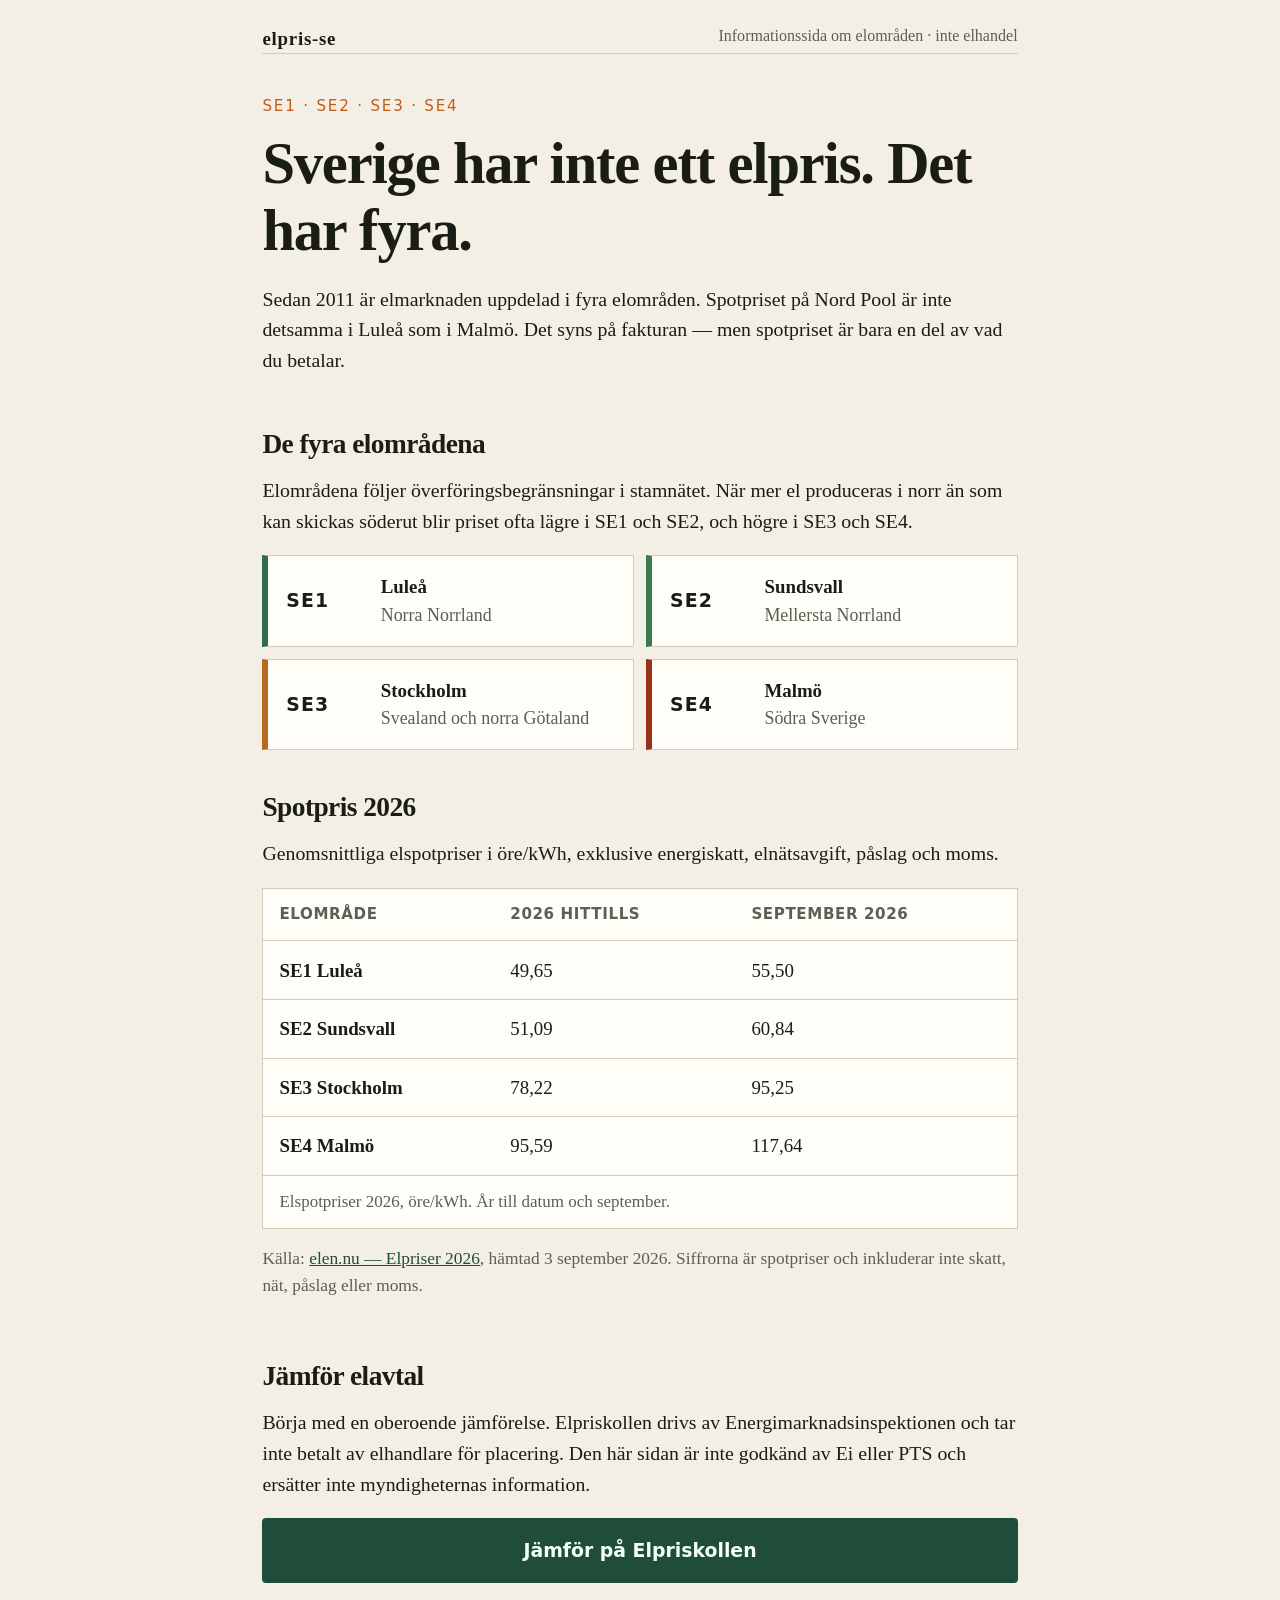
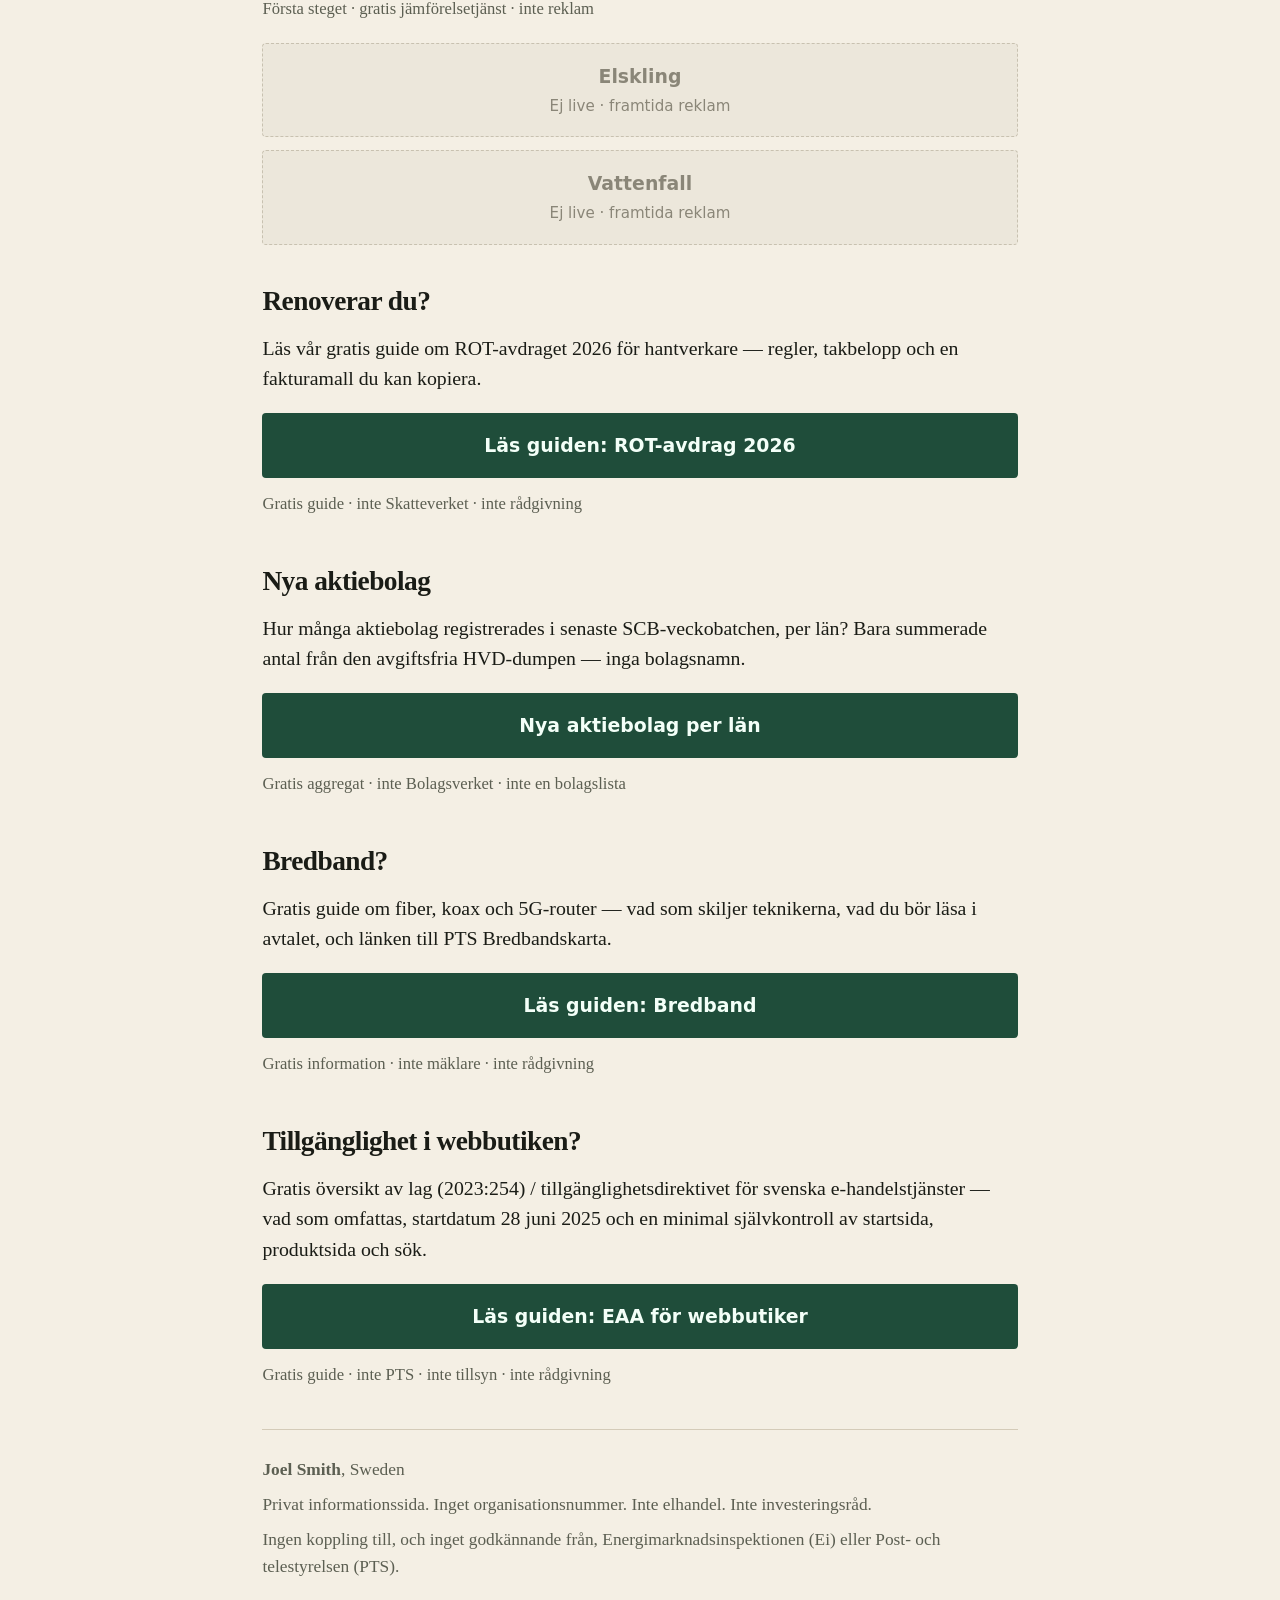
==== commit 2c427797: "Add free EAA/lag 2023:254 guide for Swedish webbutiker" ====
--- a/index.html
+++ b/index.html
@@ -179,6 +179,21 @@
         <p class="btn-note">Gratis information · inte mäklare · inte rådgivning</p>
       </div>
     </section>
+
+    <section class="cta" aria-labelledby="eaa-rubrik">
+      <h2 id="eaa-rubrik">Tillgänglighet i webbutiken?</h2>
+      <p>
+        Gratis översikt av lag (2023:254) / tillgänglighetsdirektivet för svenska
+        e-handelstjänster — vad som omfattas, startdatum 28 juni 2025 och en minimal
+        självkontroll av startsida, produktsida och sök.
+      </p>
+      <div class="cta-stack">
+        <a class="btn btn-live" href="eaa-webbutik/">
+          Läs guiden: EAA för webbutiker
+        </a>
+        <p class="btn-note">Gratis guide · inte PTS · inte tillsyn · inte rådgivning</p>
+      </div>
+    </section>
   </main>
 
   <footer>
